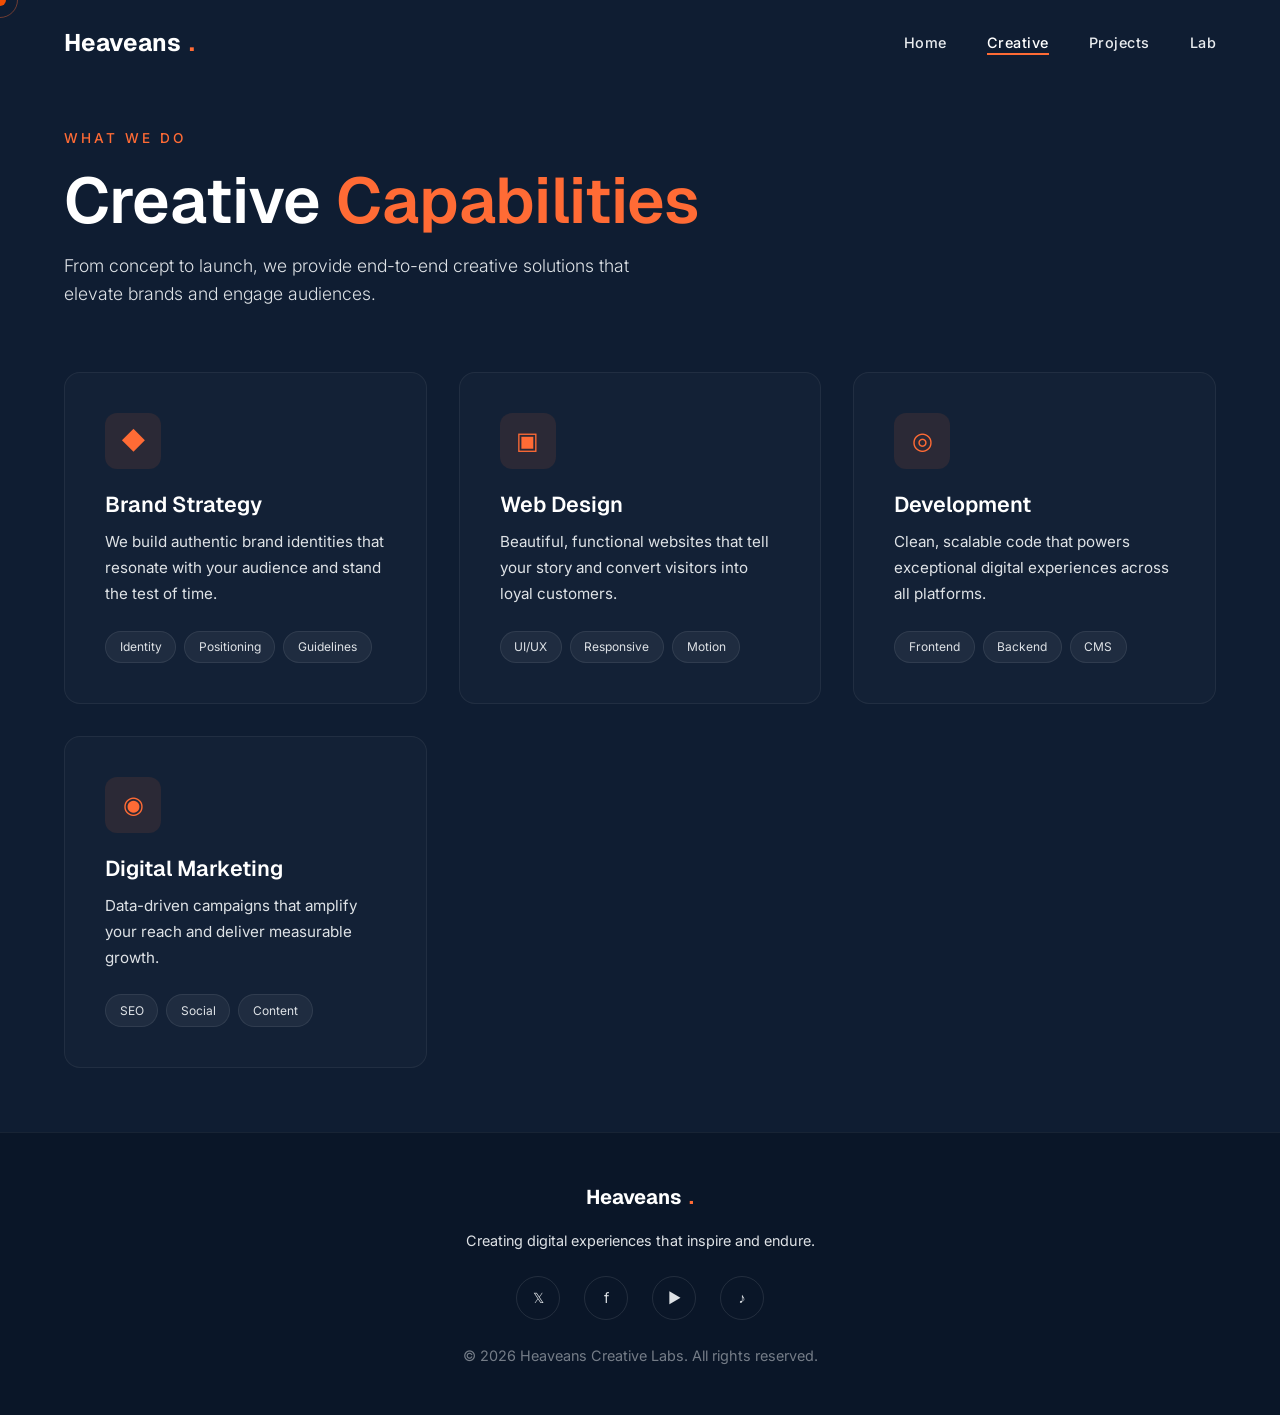
==== pages/about.html @ c08e9259 "Create multipage portfolio structure" ====
<!DOCTYPE html>
<html lang="en">
<head>
    <meta charset="UTF-8">
    <meta name="viewport" content="width=device-width, initial-scale=1.0">
    <title>Creative Capabilities - Heaveans Creative Labs</title>
    <link rel="preconnect" href="https://fonts.googleapis.com">
    <link rel="preconnect" href="https://fonts.gstatic.com" crossorigin>
    <link href="https://fonts.googleapis.com/css2?family=Geist:wght@300;400;500;600;700&family=Inter:wght@300;400;500;600&display=swap" rel="stylesheet">
    <link rel="stylesheet" href="../css/shared.css">
    <style>
        /* Creative Section */
        #creative {
            background: var(--navy-800);
        }

        .services-grid {
            display: grid;
            grid-template-columns: repeat(auto-fit, minmax(280px, 1fr));
            gap: 2rem;
        }

        .service-card {
            background: rgba(255, 255, 255, 0.02);
            border: 1px solid rgba(255, 255, 255, 0.06);
            border-radius: 16px;
            padding: 2.5rem;
            transition: all 0.4s var(--transition-smooth);
            position: relative;
            overflow: hidden;
            cursor: pointer;
        }

        .service-card::before {
            content: '';
            position: absolute;
            top: 0;
            left: 0;
            width: 100%;
            height: 3px;
            background: linear-gradient(90deg, var(--orange-500), var(--orange-400));
            transform: scaleX(0);
            transform-origin: left;
            transition: transform 0.4s var(--transition-smooth);
        }

        .service-card:hover {
            transform: translateY(-8px);
            border-color: rgba(255, 107, 53, 0.2);
            background: rgba(255, 255, 255, 0.04);
            box-shadow: 0 20px 40px rgba(0, 0, 0, 0.3);
        }

        .service-card:hover::before {
            transform: scaleX(1);
        }

        .service-icon {
            width: 56px;
            height: 56px;
            background: rgba(255, 107, 53, 0.1);
            border-radius: 12px;
            display: flex;
            align-items: center;
            justify-content: center;
            margin-bottom: 1.5rem;
            font-size: 1.5rem;
            color: var(--orange-500);
            transition: all 0.3s;
        }

        .service-card:hover .service-icon {
            background: var(--orange-500);
            color: var(--white);
            transform: scale(1.1) rotate(-5deg);
        }

        .service-card h3 {
            font-size: 1.35rem;
            margin-bottom: 0.75rem;
        }

        .service-card p {
            color: var(--white-300);
            font-size: 0.95rem;
            line-height: 1.7;
        }

        .service-tags {
            display: flex;
            gap: 0.5rem;
            margin-top: 1.5rem;
            flex-wrap: wrap;
        }

        .tag {
            padding: 0.35rem 0.85rem;
            background: rgba(255, 255, 255, 0.05);
            border-radius: 50px;
            font-size: 0.75rem;
            color: var(--white-300);
            border: 1px solid rgba(255, 255, 255, 0.08);
        }

        @media (max-width: 768px) {
            .services-grid {
                grid-template-columns: 1fr;
            }
        }
    </style>
</head>
<body>
    <!-- Loading Screen -->
    <div class="loading" id="loader">
        <div class="loader"></div>
    </div>

    <!-- Custom Cursor -->
    <div class="cursor" id="cursor"></div>
    <div class="cursor-follower" id="cursorFollower"></div>

    <!-- Navigation -->
    <nav id="navbar">
        <a href="index.html" class="logo">
            Heaveans<span>.</span>
        </a>
        <ul class="nav-links">
            <li><a href="index.html">Home</a></li>
            <li><a href="about.html">Creative</a></li>
            <li><a href="projects.html">Projects</a></li>
            <li><a href="start-project.html">Lab</a></li>
        </ul>
        <button class="mobile-menu-btn" onclick="toggleMobileMenu()">&#9776;</button>
    </nav>

    <!-- Mobile Menu -->
    <div id="mobileMenu">
        <a href="index.html">Home</a>
        <a href="about.html">Creative</a>
        <a href="projects.html">Projects</a>
        <a href="start-project.html">Lab</a>
        <button class="close-btn" onclick="toggleMobileMenu()">&#10005;</button>
    </div>

    <!-- Creative Section -->
    <section id="creative" class="visible">
        <div class="section-header">
            <div class="section-label">What We Do</div>
            <h2 class="section-title">Creative <span class="text-orange">Capabilities</span></h2>
            <p class="section-desc">
                From concept to launch, we provide end-to-end creative solutions that elevate brands and engage audiences.
            </p>
        </div>
        <div class="services-grid">
            <div class="service-card">
                <div class="service-icon">&#9670;</div>
                <h3>Brand Strategy</h3>
                <p>We build authentic brand identities that resonate with your audience and stand the test of time.</p>
                <div class="service-tags">
                    <span class="tag">Identity</span>
                    <span class="tag">Positioning</span>
                    <span class="tag">Guidelines</span>
                </div>
            </div>
            <div class="service-card">
                <div class="service-icon">&#9635;</div>
                <h3>Web Design</h3>
                <p>Beautiful, functional websites that tell your story and convert visitors into loyal customers.</p>
                <div class="service-tags">
                    <span class="tag">UI/UX</span>
                    <span class="tag">Responsive</span>
                    <span class="tag">Motion</span>
                </div>
            </div>
            <div class="service-card">
                <div class="service-icon">&#9678;</div>
                <h3>Development</h3>
                <p>Clean, scalable code that powers exceptional digital experiences across all platforms.</p>
                <div class="service-tags">
                    <span class="tag">Frontend</span>
                    <span class="tag">Backend</span>
                    <span class="tag">CMS</span>
                </div>
            </div>
            <div class="service-card">
                <div class="service-icon">&#9673;</div>
                <h3>Digital Marketing</h3>
                <p>Data-driven campaigns that amplify your reach and deliver measurable growth.</p>
                <div class="service-tags">
                    <span class="tag">SEO</span>
                    <span class="tag">Social</span>
                    <span class="tag">Content</span>
                </div>
            </div>
        </div>
    </section>

    <!-- Footer -->
    <footer>
        <div class="logo">Heaveans<span>.</span></div>
        <p>Creating digital experiences that inspire and endure.</p>
        <div class="social-links">
            <a href="https://x.com" target="_blank" aria-label="X / Twitter">𝕏</a>
            <a href="https://facebook.com" target="_blank" aria-label="Facebook">f</a>
            <a href="https://youtube.com" target="_blank" aria-label="YouTube">▶</a>
            <a href="https://tiktok.com" target="_blank" aria-label="TikTok">♪</a>
        </div>
        <p style="margin-top: 1rem; opacity: 0.5;">&copy; 2026 Heaveans Creative Labs. All rights reserved.</p>
    </footer>

    <script src="../js/shared.js"></script>
</body>
</html>
---- css/shared.css ----
:root {
    --navy-900: #0a1628;
    --navy-800: #0f1d32;
    --navy-700: #1a2744;
    --navy-600: #243b55;
    --navy-500: #2d4a6b;
    --white: #ffffff;
    --white-100: #f8f9fa;
    --white-200: #e9ecef;
    --white-300: #dee2e6;
    --orange-500: #ff6b35;
    --orange-600: #e85d04;
    --orange-400: #f4a261;
    --orange-300: #e9c46a;
    --transition-smooth: cubic-bezier(0.4, 0, 0.2, 1);
}

* {
    margin: 0;
    padding: 0;
    box-sizing: border-box;
}

html {
    scroll-behavior: smooth;
    font-size: 16px;
}

body {
    font-family: 'Inter', sans-serif;
    background-color: var(--navy-900);
    color: var(--white);
    overflow-x: hidden;
    line-height: 1.6;
}

h1, h2, h3, h4, h5, h6 {
    font-family: 'Geist', sans-serif;
    font-weight: 600;
    line-height: 1.1;
}

/* Custom Cursor */
.cursor {
    width: 12px;
    height: 12px;
    background: var(--orange-500);
    border-radius: 50%;
    position: fixed;
    pointer-events: none;
    z-index: 9999;
    mix-blend-mode: difference;
    transition: transform 0.15s var(--transition-smooth);
}

.cursor-follower {
    width: 36px;
    height: 36px;
    border: 1px solid rgba(255, 107, 53, 0.4);
    border-radius: 50%;
    position: fixed;
    pointer-events: none;
    z-index: 9998;
    transition: transform 0.3s var(--transition-smooth), width 0.3s, height 0.3s;
}

.cursor.hover {
    transform: scale(2.5);
    background: var(--orange-400);
}

.cursor-follower.hover {
    transform: scale(1.5);
    border-color: var(--orange-500);
}

/* Navigation */
nav {
    position: fixed;
    top: 0;
    left: 0;
    width: 100%;
    padding: 1.5rem 4rem;
    display: flex;
    justify-content: space-between;
    align-items: center;
    z-index: 1000;
    transition: all 0.4s var(--transition-smooth);
}

nav.scrolled {
    background: rgba(10, 22, 40, 0.92);
    backdrop-filter: blur(20px);
    padding: 1rem 4rem;
    border-bottom: 1px solid rgba(255, 255, 255, 0.05);
}

.logo {
    font-family: 'Geist', sans-serif;
    font-size: 1.5rem;
    font-weight: 700;
    color: var(--white);
    text-decoration: none;
    display: flex;
    align-items: center;
    gap: 0.5rem;
}

.logo span {
    color: var(--orange-500);
}

.nav-links {
    display: flex;
    gap: 2.5rem;
    list-style: none;
}

.nav-links a {
    color: var(--white-200);
    text-decoration: none;
    font-size: 0.9rem;
    font-weight: 500;
    letter-spacing: 0.5px;
    position: relative;
    transition: color 0.3s;
    cursor: pointer;
}

.nav-links a::after {
    content: '';
    position: absolute;
    bottom: -4px;
    left: 0;
    width: 0;
    height: 2px;
    background: var(--orange-500);
    transition: width 0.3s var(--transition-smooth);
}

.nav-links a:hover {
    color: var(--white);
}

.nav-links a:hover::after,
.nav-links a.active::after {
    width: 100%;
}

.nav-links a.active {
    color: var(--white);
}

.mobile-menu-btn {
    display: none;
    background: none;
    border: none;
    color: var(--white);
    font-size: 1.5rem;
    cursor: pointer;
}

/* Sections */
section {
    min-height: 100vh;
    position: relative;
    padding: 8rem 4rem 4rem;
    opacity: 0;
    transform: translateY(30px);
    transition: all 0.8s var(--transition-smooth);
}

section.visible {
    opacity: 1;
    transform: translateY(0);
}

/* Section Header */
.section-header {
    margin-bottom: 4rem;
}

.section-label {
    color: var(--orange-500);
    font-size: 0.85rem;
    letter-spacing: 3px;
    text-transform: uppercase;
    margin-bottom: 1rem;
    font-weight: 500;
}

.section-title {
    font-size: clamp(2.5rem, 5vw, 4rem);
    margin-bottom: 1rem;
}

.section-desc {
    color: var(--white-300);
    font-size: 1.1rem;
    max-width: 600px;
    font-weight: 300;
}

/* Buttons */
.btn {
    padding: 1rem 2.5rem;
    border-radius: 50px;
    font-family: 'Geist', sans-serif;
    font-weight: 600;
    font-size: 0.95rem;
    text-decoration: none;
    cursor: pointer;
    transition: all 0.3s var(--transition-smooth);
    border: none;
    position: relative;
    overflow: hidden;
    display: inline-flex;
    align-items: center;
    gap: 0.5rem;
}

.btn-primary {
    background: var(--orange-500);
    color: var(--white);
    box-shadow: 0 4px 20px rgba(255, 107, 53, 0.3);
}

.btn-primary:hover {
    background: var(--orange-600);
    transform: translateY(-2px);
    box-shadow: 0 8px 30px rgba(255, 107, 53, 0.4);
}

.btn-secondary {
    background: transparent;
    color: var(--white);
    border: 1px solid rgba(255, 255, 255, 0.2);
}

.btn-secondary:hover {
    border-color: var(--orange-500);
    color: var(--orange-500);
    transform: translateY(-2px);
}

/* Footer */
footer {
    padding: 3rem 4rem;
    border-top: 1px solid rgba(255, 255, 255, 0.06);
    text-align: center;
    color: var(--white-300);
    font-size: 0.9rem;
    background: var(--navy-900);
}

footer .logo {
    justify-content: center;
    margin-bottom: 1rem;
    font-size: 1.25rem;
}

.social-links {
    display: flex;
    justify-content: center;
    gap: 1.5rem;
    margin: 1.5rem 0;
}

.social-links a {
    width: 44px;
    height: 44px;
    border: 1px solid rgba(255, 255, 255, 0.1);
    border-radius: 50%;
    display: flex;
    align-items: center;
    justify-content: center;
    color: var(--white-300);
    text-decoration: none;
    transition: all 0.3s;
}

.social-links a:hover {
    border-color: var(--orange-500);
    color: var(--orange-500);
    transform: translateY(-3px);
}

/* Animations */
@keyframes fadeInUp {
    from {
        opacity: 0;
        transform: translateY(30px);
    }
    to {
        opacity: 1;
        transform: translateY(0);
    }
}

@keyframes bounce {
    0%, 20%, 50%, 80%, 100% {
        transform: translateX(-50%) translateY(0);
    }
    40% {
        transform: translateX(-50%) translateY(-10px);
    }
    60% {
        transform: translateX(-50%) translateY(-5px);
    }
}

@keyframes float {
    0%, 100% { transform: translateY(0); }
    50% { transform: translateY(-20px); }
}

@keyframes spin {
    to { transform: rotate(360deg); }
}

/* Utility */
.text-orange {
    color: var(--orange-500);
}

.bg-pattern {
    position: absolute;
    inset: 0;
    opacity: 0.03;
    background-image:
        radial-gradient(circle at 1px 1px, white 1px, transparent 0);
    background-size: 40px 40px;
    pointer-events: none;
}

/* Loading state */
.loading {
    position: fixed;
    inset: 0;
    background: var(--navy-900);
    z-index: 10000;
    display: flex;
    align-items: center;
    justify-content: center;
    transition: opacity 0.6s, visibility 0.6s;
}

.loading.hidden {
    opacity: 0;
    visibility: hidden;
}

.loader {
    width: 48px;
    height: 48px;
    border: 2px solid rgba(255, 107, 53, 0.2);
    border-top-color: var(--orange-500);
    border-radius: 50%;
    animation: spin 1s linear infinite;
}

/* Mobile menu */
#mobileMenu {
    display: none !important;
    position: fixed;
    top: 0;
    left: 0;
    width: 100%;
    height: 100vh;
    background: var(--navy-900);
    z-index: 999;
    flex-direction: column;
    align-items: center;
    justify-content: center;
    gap: 2rem;
}

#mobileMenu a {
    color: var(--white);
    font-size: 1.5rem;
    text-decoration: none;
}

#mobileMenu .close-btn {
    position: absolute;
    top: 1.5rem;
    right: 1.5rem;
    background: none;
    border: none;
    color: var(--white);
    font-size: 1.5rem;
    cursor: pointer;
}

/* Responsive */
@media (max-width: 1024px) {
    .lab-container {
        grid-template-columns: 1fr;
    }
}

@media (max-width: 768px) {
    section {
        padding: 6rem 1.5rem 3rem;
    }

    nav {
        padding: 1rem 1.5rem;
    }

    nav.scrolled {
        padding: 0.75rem 1.5rem;
    }

    .nav-links {
        display: none;
    }

    .mobile-menu-btn {
        display: block;
    }

    .hero-cta {
        flex-direction: column;
        align-items: center;
    }

    .projects-grid {
        grid-template-columns: 1fr;
    }

    .form-row {
        grid-template-columns: 1fr;
    }

    .cursor, .cursor-follower {
        display: none;
    }
}
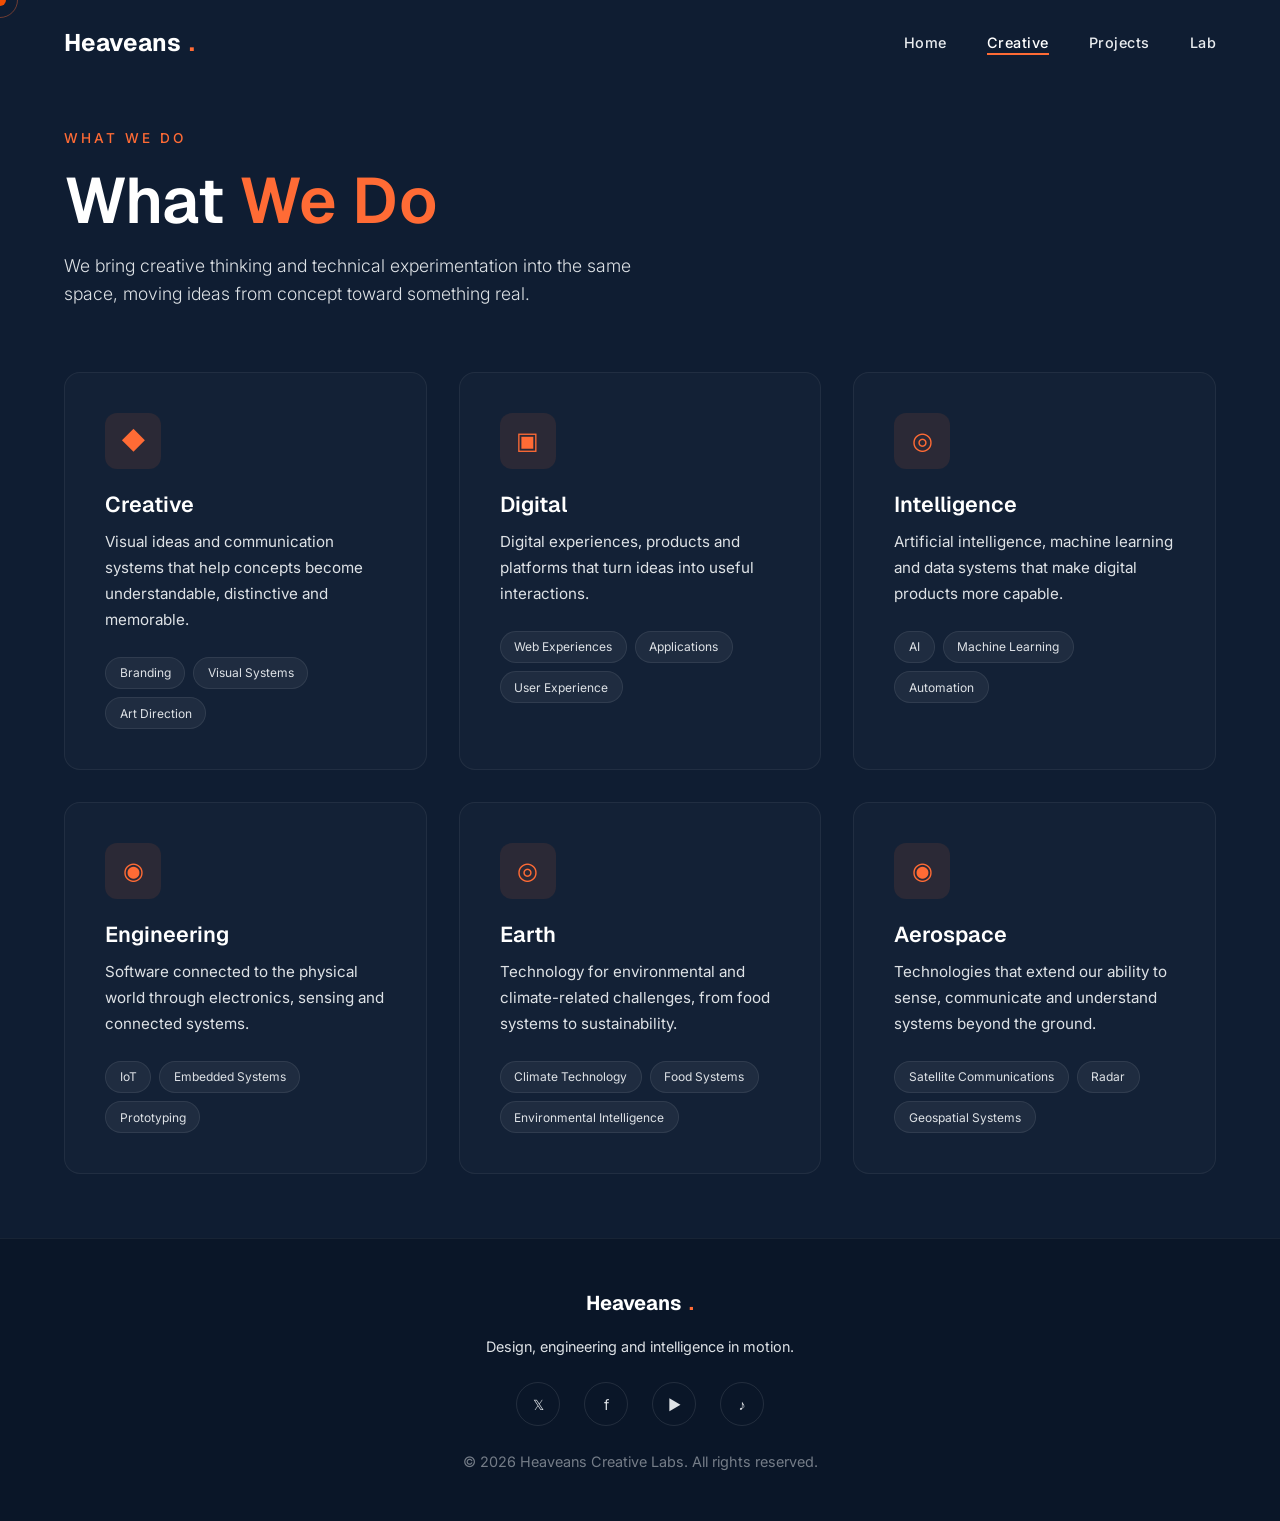
==== commit 93a51eb8: "Update portfolio pages" ====
--- a/pages/about.html
+++ b/pages/about.html
@@ -3,7 +3,7 @@
 <head>
     <meta charset="UTF-8">
     <meta name="viewport" content="width=device-width, initial-scale=1.0">
-    <title>Creative Capabilities - Heaveans Creative Labs</title>
+    <title>What We Do - Heaveans Creative Labs</title>
     <link rel="preconnect" href="https://fonts.googleapis.com">
     <link rel="preconnect" href="https://fonts.gstatic.com" crossorigin>
     <link href="https://fonts.googleapis.com/css2?family=Geist:wght@300;400;500;600;700&family=Inter:wght@300;400;500;600&display=swap" rel="stylesheet">
@@ -146,50 +146,70 @@
     <section id="creative" class="visible">
         <div class="section-header">
             <div class="section-label">What We Do</div>
-            <h2 class="section-title">Creative <span class="text-orange">Capabilities</span></h2>
+            <h2 class="section-title">What <span class="text-orange">We Do</span></h2>
             <p class="section-desc">
-                From concept to launch, we provide end-to-end creative solutions that elevate brands and engage audiences.
+                We bring creative thinking and technical experimentation into the same space, moving ideas from concept toward something real.
             </p>
         </div>
         <div class="services-grid">
             <div class="service-card">
                 <div class="service-icon">&#9670;</div>
-                <h3>Brand Strategy</h3>
-                <p>We build authentic brand identities that resonate with your audience and stand the test of time.</p>
-                <div class="service-tags">
-                    <span class="tag">Identity</span>
-                    <span class="tag">Positioning</span>
-                    <span class="tag">Guidelines</span>
+                <h3>Creative</h3>
+                <p>Visual ideas and communication systems that help concepts become understandable, distinctive and memorable.</p>
+                <div class="service-tags">
+                    <span class="tag">Branding</span>
+                    <span class="tag">Visual Systems</span>
+                    <span class="tag">Art Direction</span>
                 </div>
             </div>
             <div class="service-card">
                 <div class="service-icon">&#9635;</div>
-                <h3>Web Design</h3>
-                <p>Beautiful, functional websites that tell your story and convert visitors into loyal customers.</p>
-                <div class="service-tags">
-                    <span class="tag">UI/UX</span>
-                    <span class="tag">Responsive</span>
-                    <span class="tag">Motion</span>
+                <h3>Digital</h3>
+                <p>Digital experiences, products and platforms that turn ideas into useful interactions.</p>
+                <div class="service-tags">
+                    <span class="tag">Web Experiences</span>
+                    <span class="tag">Applications</span>
+                    <span class="tag">User Experience</span>
                 </div>
             </div>
             <div class="service-card">
                 <div class="service-icon">&#9678;</div>
-                <h3>Development</h3>
-                <p>Clean, scalable code that powers exceptional digital experiences across all platforms.</p>
-                <div class="service-tags">
-                    <span class="tag">Frontend</span>
-                    <span class="tag">Backend</span>
-                    <span class="tag">CMS</span>
+                <h3>Intelligence</h3>
+                <p>Artificial intelligence, machine learning and data systems that make digital products more capable.</p>
+                <div class="service-tags">
+                    <span class="tag">AI</span>
+                    <span class="tag">Machine Learning</span>
+                    <span class="tag">Automation</span>
                 </div>
             </div>
             <div class="service-card">
                 <div class="service-icon">&#9673;</div>
-                <h3>Digital Marketing</h3>
-                <p>Data-driven campaigns that amplify your reach and deliver measurable growth.</p>
-                <div class="service-tags">
-                    <span class="tag">SEO</span>
-                    <span class="tag">Social</span>
-                    <span class="tag">Content</span>
+                <h3>Engineering</h3>
+                <p>Software connected to the physical world through electronics, sensing and connected systems.</p>
+                <div class="service-tags">
+                    <span class="tag">IoT</span>
+                    <span class="tag">Embedded Systems</span>
+                    <span class="tag">Prototyping</span>
+                </div>
+            </div>
+            <div class="service-card">
+                <div class="service-icon">&#9678;</div>
+                <h3>Earth</h3>
+                <p>Technology for environmental and climate-related challenges, from food systems to sustainability.</p>
+                <div class="service-tags">
+                    <span class="tag">Climate Technology</span>
+                    <span class="tag">Food Systems</span>
+                    <span class="tag">Environmental Intelligence</span>
+                </div>
+            </div>
+            <div class="service-card">
+                <div class="service-icon">&#9673;</div>
+                <h3>Aerospace</h3>
+                <p>Technologies that extend our ability to sense, communicate and understand systems beyond the ground.</p>
+                <div class="service-tags">
+                    <span class="tag">Satellite Communications</span>
+                    <span class="tag">Radar</span>
+                    <span class="tag">Geospatial Systems</span>
                 </div>
             </div>
         </div>
@@ -198,7 +218,7 @@
     <!-- Footer -->
     <footer>
         <div class="logo">Heaveans<span>.</span></div>
-        <p>Creating digital experiences that inspire and endure.</p>
+        <p>Design, engineering and intelligence in motion.</p>
         <div class="social-links">
             <a href="https://x.com" target="_blank" aria-label="X / Twitter">𝕏</a>
             <a href="https://facebook.com" target="_blank" aria-label="Facebook">f</a>
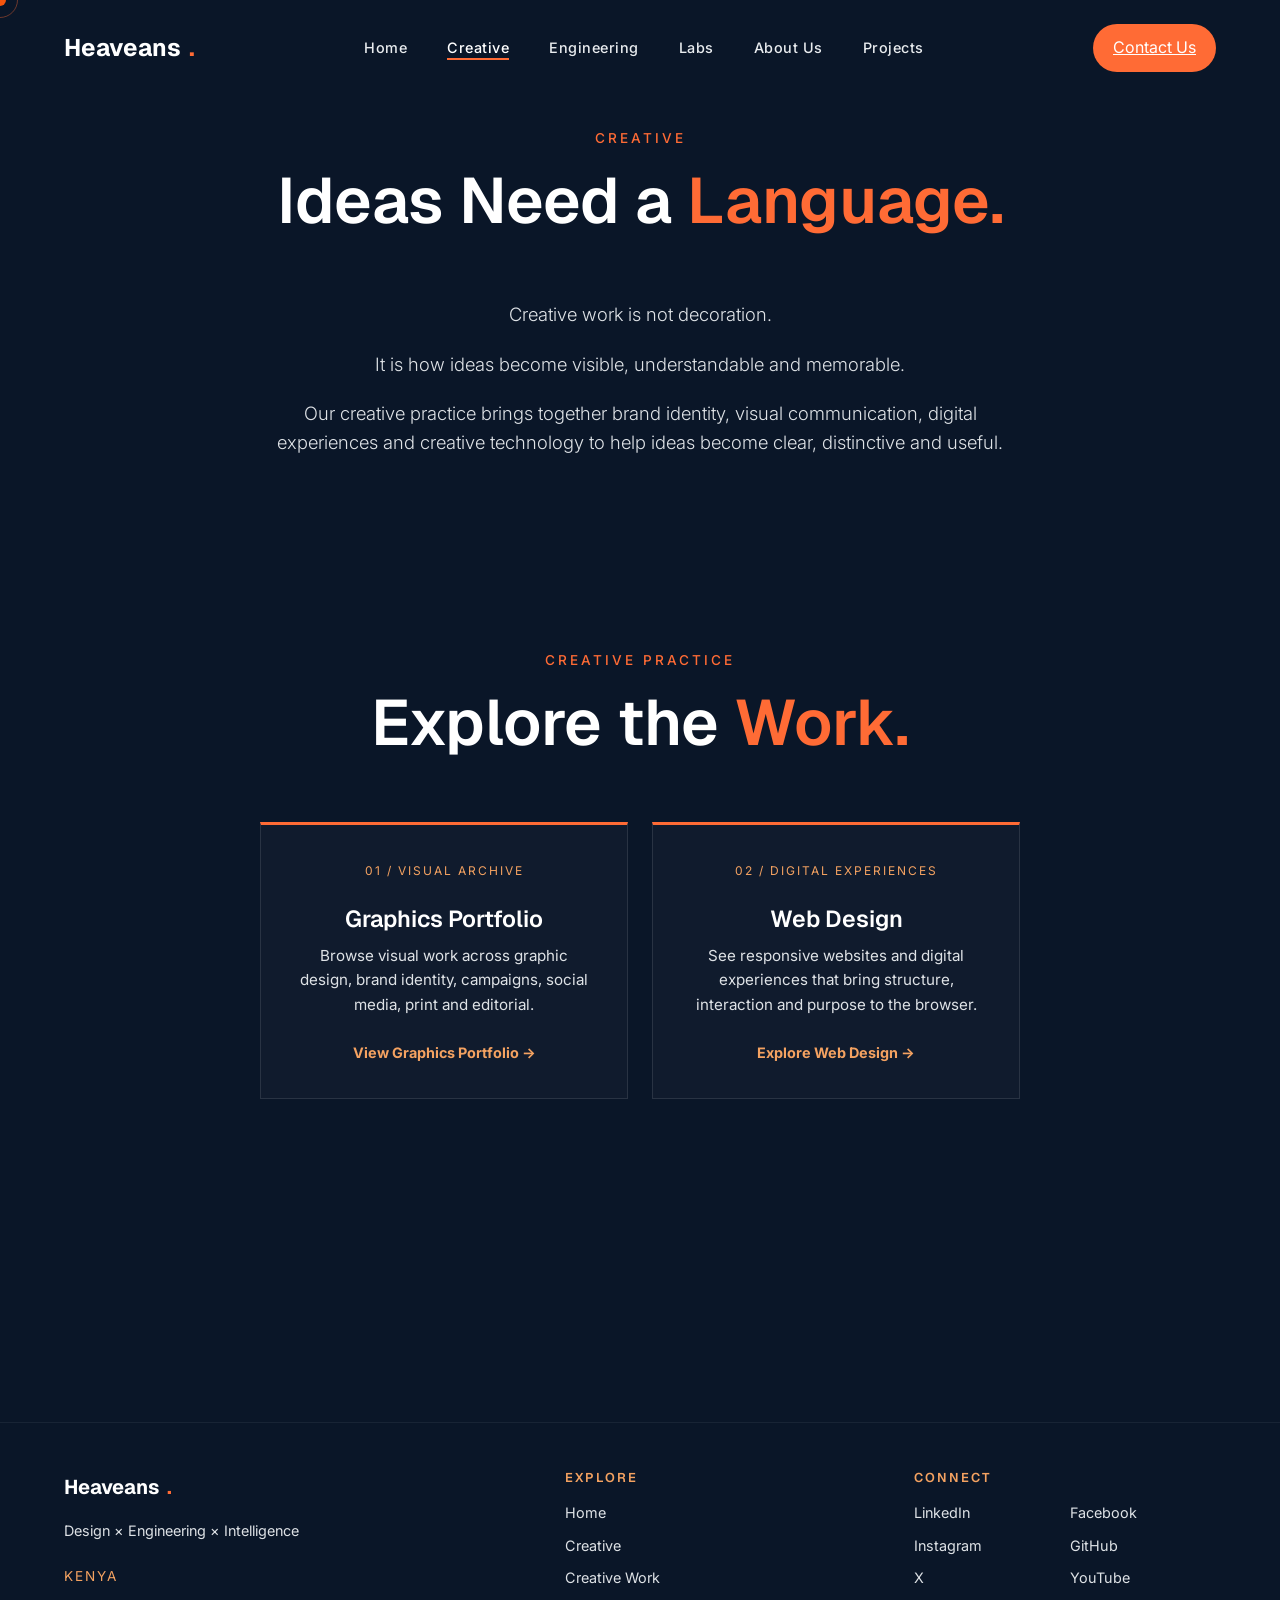
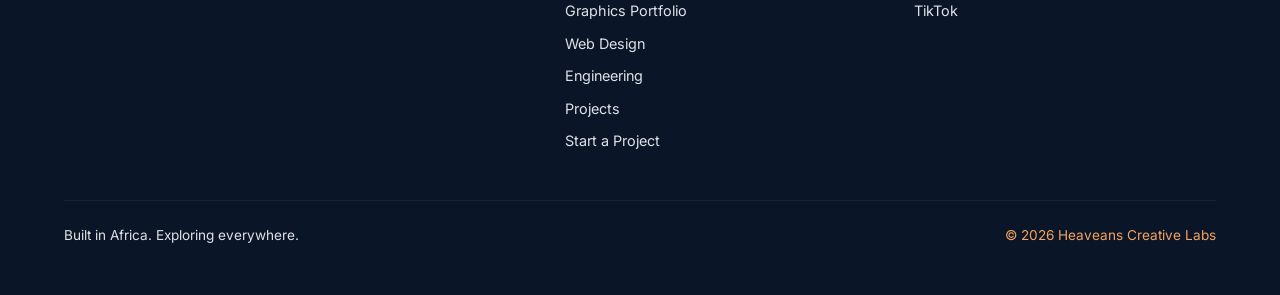
==== commit 2b54418d: "Update creative lab website pages" ====
--- a/pages/about.html
+++ b/pages/about.html
@@ -1,233 +1,29 @@
 <!DOCTYPE html>
 <html lang="en">
 <head>
-    <meta charset="UTF-8">
-    <meta name="viewport" content="width=device-width, initial-scale=1.0">
-    <title>What We Do - Heaveans Creative Labs</title>
-    <link rel="preconnect" href="https://fonts.googleapis.com">
-    <link rel="preconnect" href="https://fonts.gstatic.com" crossorigin>
-    <link href="https://fonts.googleapis.com/css2?family=Geist:wght@300;400;500;600;700&family=Inter:wght@300;400;500;600&display=swap" rel="stylesheet">
-    <link rel="stylesheet" href="../css/shared.css">
+    <meta charset="UTF-8"><meta name="viewport" content="width=device-width, initial-scale=1.0">
+    <title>Creative - Heaveans Creative Labs</title>
+    <link rel="preconnect" href="https://fonts.googleapis.com"><link rel="preconnect" href="https://fonts.gstatic.com" crossorigin><link href="https://fonts.googleapis.com/css2?family=Geist:wght@300;400;500;600;700&family=Inter:wght@300;400;500;600&display=swap" rel="stylesheet"><link rel="stylesheet" href="../css/shared.css">
     <style>
-        /* Creative Section */
-        #creative {
-            background: var(--navy-800);
-        }
-
-        .services-grid {
-            display: grid;
-            grid-template-columns: repeat(auto-fit, minmax(280px, 1fr));
-            gap: 2rem;
-        }
-
-        .service-card {
-            background: rgba(255, 255, 255, 0.02);
-            border: 1px solid rgba(255, 255, 255, 0.06);
-            border-radius: 16px;
-            padding: 2.5rem;
-            transition: all 0.4s var(--transition-smooth);
-            position: relative;
-            overflow: hidden;
-            cursor: pointer;
-        }
-
-        .service-card::before {
-            content: '';
-            position: absolute;
-            top: 0;
-            left: 0;
-            width: 100%;
-            height: 3px;
-            background: linear-gradient(90deg, var(--orange-500), var(--orange-400));
-            transform: scaleX(0);
-            transform-origin: left;
-            transition: transform 0.4s var(--transition-smooth);
-        }
-
-        .service-card:hover {
-            transform: translateY(-8px);
-            border-color: rgba(255, 107, 53, 0.2);
-            background: rgba(255, 255, 255, 0.04);
-            box-shadow: 0 20px 40px rgba(0, 0, 0, 0.3);
-        }
-
-        .service-card:hover::before {
-            transform: scaleX(1);
-        }
-
-        .service-icon {
-            width: 56px;
-            height: 56px;
-            background: rgba(255, 107, 53, 0.1);
-            border-radius: 12px;
-            display: flex;
-            align-items: center;
-            justify-content: center;
-            margin-bottom: 1.5rem;
-            font-size: 1.5rem;
-            color: var(--orange-500);
-            transition: all 0.3s;
-        }
-
-        .service-card:hover .service-icon {
-            background: var(--orange-500);
-            color: var(--white);
-            transform: scale(1.1) rotate(-5deg);
-        }
-
-        .service-card h3 {
-            font-size: 1.35rem;
-            margin-bottom: 0.75rem;
-        }
-
-        .service-card p {
-            color: var(--white-300);
-            font-size: 0.95rem;
-            line-height: 1.7;
-        }
-
-        .service-tags {
-            display: flex;
-            gap: 0.5rem;
-            margin-top: 1.5rem;
-            flex-wrap: wrap;
-        }
-
-        .tag {
-            padding: 0.35rem 0.85rem;
-            background: rgba(255, 255, 255, 0.05);
-            border-radius: 50px;
-            font-size: 0.75rem;
-            color: var(--white-300);
-            border: 1px solid rgba(255, 255, 255, 0.08);
-        }
-
-        @media (max-width: 768px) {
-            .services-grid {
-                grid-template-columns: 1fr;
-            }
-        }
+        #creative { min-height: auto; background: var(--navy-900); }
+        .creative-intro { max-width: 760px; margin: 0 auto; color: var(--white-300); font-size: 1.15rem; font-weight: 300; }
+        .creative-intro p + p { margin-top: 1.25rem; }
+        .creative-choices { display: grid; grid-template-columns: repeat(2, minmax(0, 1fr)); gap: 1.5rem; max-width: 760px; margin: 0 auto; }
+        .creative-choice { border: 1px solid rgba(255,255,255,.1); border-top: 3px solid var(--orange-500); padding: 2rem; color: var(--white); text-decoration: none; background: rgba(255,255,255,.025); transition: transform .35s, border-color .35s; }
+        .creative-choice:hover { transform: translateY(-6px); border-color: var(--orange-500); }
+        .creative-choice span { color: var(--orange-400); font-size: .75rem; letter-spacing: 2px; }
+        .creative-choice h2 { font-size: 1.45rem; margin: 1.5rem 0 .75rem; }
+        .creative-choice p { color: var(--white-300); font-size: .95rem; }
+        .creative-choice strong { display: inline-block; margin-top: 1.5rem; color: var(--orange-400); font-size: .9rem; }
+        @media(max-width:768px){.creative-choices{grid-template-columns:1fr}}
     </style>
 </head>
 <body>
-    <!-- Loading Screen -->
-    <div class="loading" id="loader">
-        <div class="loader"></div>
-    </div>
-
-    <!-- Custom Cursor -->
-    <div class="cursor" id="cursor"></div>
-    <div class="cursor-follower" id="cursorFollower"></div>
-
-    <!-- Navigation -->
-    <nav id="navbar">
-        <a href="index.html" class="logo">
-            Heaveans<span>.</span>
-        </a>
-        <ul class="nav-links">
-            <li><a href="index.html">Home</a></li>
-            <li><a href="about.html">Creative</a></li>
-            <li><a href="projects.html">Projects</a></li>
-            <li><a href="start-project.html">Lab</a></li>
-        </ul>
-        <button class="mobile-menu-btn" onclick="toggleMobileMenu()">&#9776;</button>
-    </nav>
-
-    <!-- Mobile Menu -->
-    <div id="mobileMenu">
-        <a href="index.html">Home</a>
-        <a href="about.html">Creative</a>
-        <a href="projects.html">Projects</a>
-        <a href="start-project.html">Lab</a>
-        <button class="close-btn" onclick="toggleMobileMenu()">&#10005;</button>
-    </div>
-
-    <!-- Creative Section -->
-    <section id="creative" class="visible">
-        <div class="section-header">
-            <div class="section-label">What We Do</div>
-            <h2 class="section-title">What <span class="text-orange">We Do</span></h2>
-            <p class="section-desc">
-                We bring creative thinking and technical experimentation into the same space, moving ideas from concept toward something real.
-            </p>
-        </div>
-        <div class="services-grid">
-            <div class="service-card">
-                <div class="service-icon">&#9670;</div>
-                <h3>Creative</h3>
-                <p>Visual ideas and communication systems that help concepts become understandable, distinctive and memorable.</p>
-                <div class="service-tags">
-                    <span class="tag">Branding</span>
-                    <span class="tag">Visual Systems</span>
-                    <span class="tag">Art Direction</span>
-                </div>
-            </div>
-            <div class="service-card">
-                <div class="service-icon">&#9635;</div>
-                <h3>Digital</h3>
-                <p>Digital experiences, products and platforms that turn ideas into useful interactions.</p>
-                <div class="service-tags">
-                    <span class="tag">Web Experiences</span>
-                    <span class="tag">Applications</span>
-                    <span class="tag">User Experience</span>
-                </div>
-            </div>
-            <div class="service-card">
-                <div class="service-icon">&#9678;</div>
-                <h3>Intelligence</h3>
-                <p>Artificial intelligence, machine learning and data systems that make digital products more capable.</p>
-                <div class="service-tags">
-                    <span class="tag">AI</span>
-                    <span class="tag">Machine Learning</span>
-                    <span class="tag">Automation</span>
-                </div>
-            </div>
-            <div class="service-card">
-                <div class="service-icon">&#9673;</div>
-                <h3>Engineering</h3>
-                <p>Software connected to the physical world through electronics, sensing and connected systems.</p>
-                <div class="service-tags">
-                    <span class="tag">IoT</span>
-                    <span class="tag">Embedded Systems</span>
-                    <span class="tag">Prototyping</span>
-                </div>
-            </div>
-            <div class="service-card">
-                <div class="service-icon">&#9678;</div>
-                <h3>Earth</h3>
-                <p>Technology for environmental and climate-related challenges, from food systems to sustainability.</p>
-                <div class="service-tags">
-                    <span class="tag">Climate Technology</span>
-                    <span class="tag">Food Systems</span>
-                    <span class="tag">Environmental Intelligence</span>
-                </div>
-            </div>
-            <div class="service-card">
-                <div class="service-icon">&#9673;</div>
-                <h3>Aerospace</h3>
-                <p>Technologies that extend our ability to sense, communicate and understand systems beyond the ground.</p>
-                <div class="service-tags">
-                    <span class="tag">Satellite Communications</span>
-                    <span class="tag">Radar</span>
-                    <span class="tag">Geospatial Systems</span>
-                </div>
-            </div>
-        </div>
-    </section>
-
-    <!-- Footer -->
-    <footer>
-        <div class="logo">Heaveans<span>.</span></div>
-        <p>Design, engineering and intelligence in motion.</p>
-        <div class="social-links">
-            <a href="https://x.com" target="_blank" aria-label="X / Twitter">𝕏</a>
-            <a href="https://facebook.com" target="_blank" aria-label="Facebook">f</a>
-            <a href="https://youtube.com" target="_blank" aria-label="YouTube">▶</a>
-            <a href="https://tiktok.com" target="_blank" aria-label="TikTok">♪</a>
-        </div>
-        <p style="margin-top: 1rem; opacity: 0.5;">&copy; 2026 Heaveans Creative Labs. All rights reserved.</p>
-    </footer>
-
+    <div class="loading" id="loader"><div class="loader"></div></div><div class="cursor" id="cursor"></div><div class="cursor-follower" id="cursorFollower"></div>
+    <nav id="navbar"><a href="index.html" class="logo">Heaveans<span>.</span></a><ul class="nav-links"><li><a href="index.html">Home</a></li><li><a href="about.html">Creative</a></li><li><a href="engineering.html">Engineering</a></li><li><a href="labs.html">Labs</a></li><li><a href="about-us.html">About Us</a></li><li><a href="projects.html">Projects</a></li></ul><a href="start-project.html" class="nav-contact">Contact Us</a><button class="mobile-menu-btn" onclick="toggleMobileMenu()">&#9776;</button></nav>
+    <div id="mobileMenu"><a href="index.html">Home</a><a href="about.html">Creative</a><a href="creative-work.html">Creative Work</a><a href="graphics-portfolio.html">Graphics Portfolio</a><a href="web-design.html">Web Design</a><a href="engineering.html">Engineering</a><a href="labs.html">Labs</a><a href="about-us.html">About Us</a><a href="projects.html">Projects</a><a href="start-project.html">Contact Us</a><button class="close-btn" onclick="toggleMobileMenu()">&#10005;</button></div>
+    <section id="creative" class="visible"><div class="section-header"><div class="section-label">Creative</div><h1 class="section-title">Ideas Need a <span class="text-orange">Language.</span></h1></div><div class="creative-intro"><p>Creative work is not decoration.</p><p>It is how ideas become visible, understandable and memorable.</p><p>Our creative practice brings together brand identity, visual communication, digital experiences and creative technology to help ideas become clear, distinctive and useful.</p></div></section>
+    <section class="visible"><div class="section-header"><div class="section-label">Creative Practice</div><h2 class="section-title">Explore the <span class="text-orange">Work.</span></h2></div><div class="creative-choices"><a class="creative-choice" href="graphics-portfolio.html"><span>01 / VISUAL ARCHIVE</span><h2>Graphics Portfolio</h2><p>Browse visual work across graphic design, brand identity, campaigns, social media, print and editorial.</p><strong>View Graphics Portfolio &rarr;</strong></a><a class="creative-choice" href="web-design.html"><span>02 / DIGITAL EXPERIENCES</span><h2>Web Design</h2><p>See responsive websites and digital experiences that bring structure, interaction and purpose to the browser.</p><strong>Explore Web Design &rarr;</strong></a></div></section>
+    <footer class="site-footer"><div class="footer-grid"><div class="footer-brand"><div class="logo">Heaveans<span>.</span></div><p>Design &times; Engineering &times; Intelligence</p><span class="footer-location">Kenya</span></div><div class="footer-column"><h3>Explore</h3><ul class="footer-links"><li><a href="index.html">Home</a></li><li><a href="about.html">Creative</a></li><li><a href="creative-work.html">Creative Work</a></li><li><a href="graphics-portfolio.html">Graphics Portfolio</a></li><li><a href="web-design.html">Web Design</a></li><li><a href="engineering.html">Engineering</a></li><li><a href="projects.html">Projects</a></li><li><a href="start-project.html">Start a Project</a></li></ul></div><div class="footer-column"><h3>Connect</h3><ul class="footer-links footer-connect"><li><a href="https://linkedin.com" target="_blank">LinkedIn</a></li><li><a href="https://facebook.com" target="_blank">Facebook</a></li><li><a href="https://instagram.com" target="_blank">Instagram</a></li><li><a href="https://github.com" target="_blank">GitHub</a></li><li><a href="https://x.com" target="_blank">X</a></li><li><a href="https://youtube.com" target="_blank">YouTube</a></li><li><a href="https://tiktok.com" target="_blank">TikTok</a></li></ul></div></div><div class="footer-bottom"><p>Built in Africa. Exploring everywhere.</p><p>&copy; 2026 Heaveans Creative Labs</p></div></footer>
     <script src="../js/shared.js"></script>
-</body>
-</html>
+</body></html>
--- a/css/shared.css
+++ b/css/shared.css
@@ -151,6 +151,24 @@
     color: var(--white);
 }
 
+.nav-contact {
+    background: var(--orange-500);
+    border-radius: 50px;
+    color: var(--white) !important;
+    padding: 0.7rem 1.25rem;
+    transition: all 0.3s var(--transition-smooth);
+}
+
+.nav-contact::after {
+    display: none;
+}
+
+.nav-contact:hover {
+    background: var(--orange-600);
+    box-shadow: 0 6px 20px rgba(255, 107, 53, 0.3);
+    transform: translateY(-2px);
+}
+
 .mobile-menu-btn {
     display: none;
     background: none;
@@ -164,6 +182,7 @@
 section {
     min-height: 100vh;
     position: relative;
+    text-align: center;
     padding: 8rem 4rem 4rem;
     opacity: 0;
     transform: translateY(30px);
@@ -178,6 +197,7 @@
 /* Section Header */
 .section-header {
     margin-bottom: 4rem;
+    text-align: center;
 }
 
 .section-label {
@@ -198,6 +218,8 @@
     color: var(--white-300);
     font-size: 1.1rem;
     max-width: 600px;
+    margin-left: auto;
+    margin-right: auto;
     font-weight: 300;
 }
 
@@ -253,10 +275,114 @@
     background: var(--navy-900);
 }
 
+.site-footer {
+    text-align: center;
+}
+
+.footer-grid {
+    display: grid;
+    grid-template-columns: 1.5fr 1fr 1fr;
+    gap: 3rem;
+    max-width: 1200px;
+    margin: 0 auto;
+}
+
+.site-footer,
+.site-footer .footer-grid,
+.site-footer .footer-brand,
+.site-footer .footer-column,
+.site-footer .footer-links,
+.site-footer .footer-bottom {
+    text-align: left;
+}
+
+.footer-brand p {
+    margin-top: 1rem;
+    color: var(--white-300);
+}
+
+.footer-brand .logo,
+.footer-column,
+.footer-links {
+    justify-items: center;
+}
+
+.footer-location {
+    display: block;
+    margin-top: 1.5rem;
+    color: var(--orange-400);
+    font-size: 0.85rem;
+    letter-spacing: 2px;
+    text-transform: uppercase;
+}
+
+.footer-column h3 {
+    color: var(--orange-400);
+    font-size: 0.8rem;
+    letter-spacing: 2px;
+    text-transform: uppercase;
+    margin-bottom: 1rem;
+}
+
+.footer-links {
+    display: grid;
+    gap: 0.6rem;
+    list-style: none;
+}
+
+.footer-links a {
+    color: var(--white-300);
+    text-decoration: none;
+    font-size: 0.9rem;
+    transition: color 0.3s;
+}
+
+.footer-links a:hover {
+    color: var(--orange-500);
+}
+
+.footer-connect {
+    grid-template-columns: repeat(2, minmax(0, 1fr));
+}
+
+.footer-bottom {
+    max-width: 1200px;
+    margin: 3rem auto 0;
+    padding-top: 1.5rem;
+    border-top: 1px solid rgba(255, 255, 255, 0.06);
+    display: flex;
+    justify-content: space-between;
+    gap: 1.5rem;
+    color: var(--white-300);
+    font-size: 0.85rem;
+    text-align: center;
+}
+
+.footer-bottom p:last-child {
+    color: var(--orange-400);
+}
+
+.projects-filter,
+.creative-actions,
+.engineering-actions,
+.lab-actions {
+    justify-content: center;
+}
+
 footer .logo {
     justify-content: center;
     margin-bottom: 1rem;
     font-size: 1.25rem;
+}
+
+footer.site-footer .logo {
+    justify-content: flex-start;
+}
+
+footer.site-footer .footer-brand,
+footer.site-footer .footer-column,
+footer.site-footer .footer-links {
+    justify-items: start;
 }
 
 .social-links {
@@ -375,6 +501,10 @@
     gap: 2rem;
 }
 
+#mobileMenu.open {
+    display: flex !important;
+}
+
 #mobileMenu a {
     color: var(--white);
     font-size: 1.5rem;
@@ -436,4 +566,19 @@
     .cursor, .cursor-follower {
         display: none;
     }
-}
+
+    footer.site-footer {
+        padding: 3rem 1.5rem;
+    }
+
+    .footer-grid,
+    .footer-connect {
+        grid-template-columns: 1fr;
+    }
+
+    .footer-bottom {
+        align-items: flex-start;
+        flex-direction: column;
+        margin-top: 2.5rem;
+    }
+}
